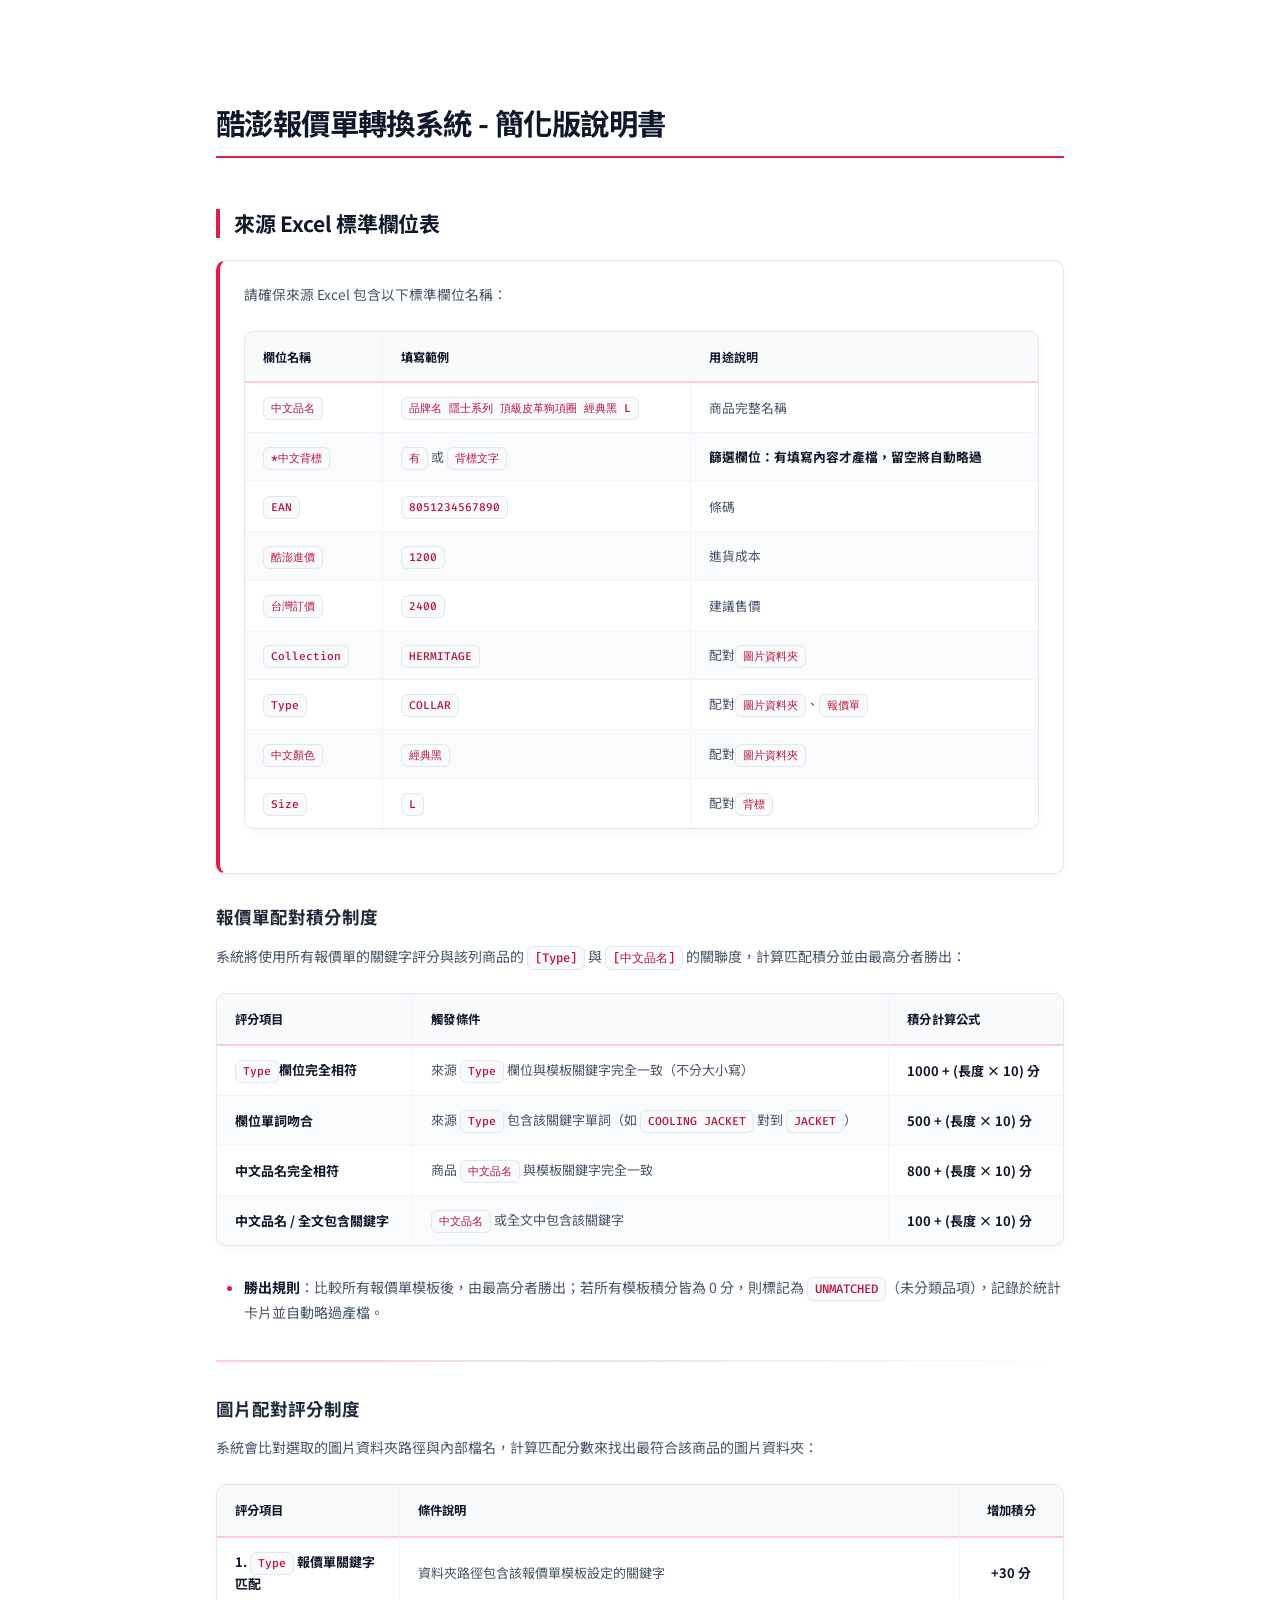
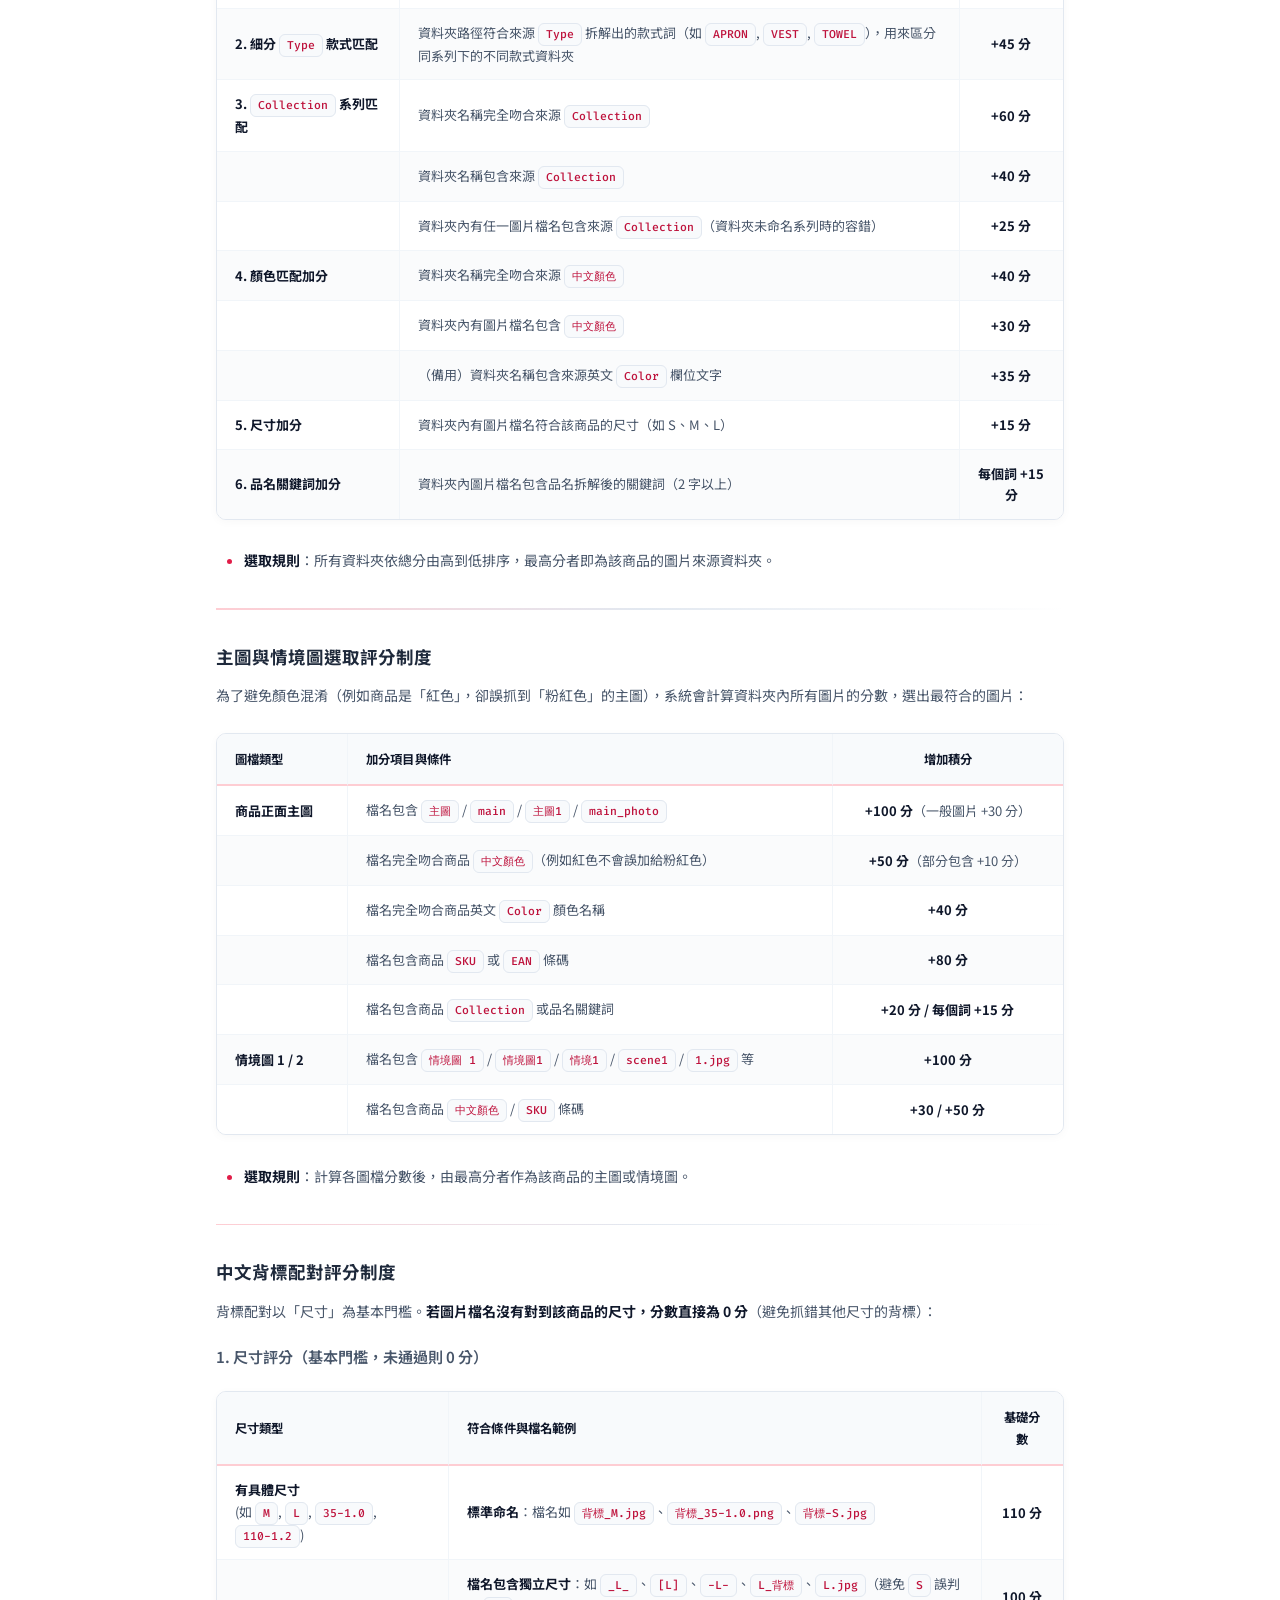
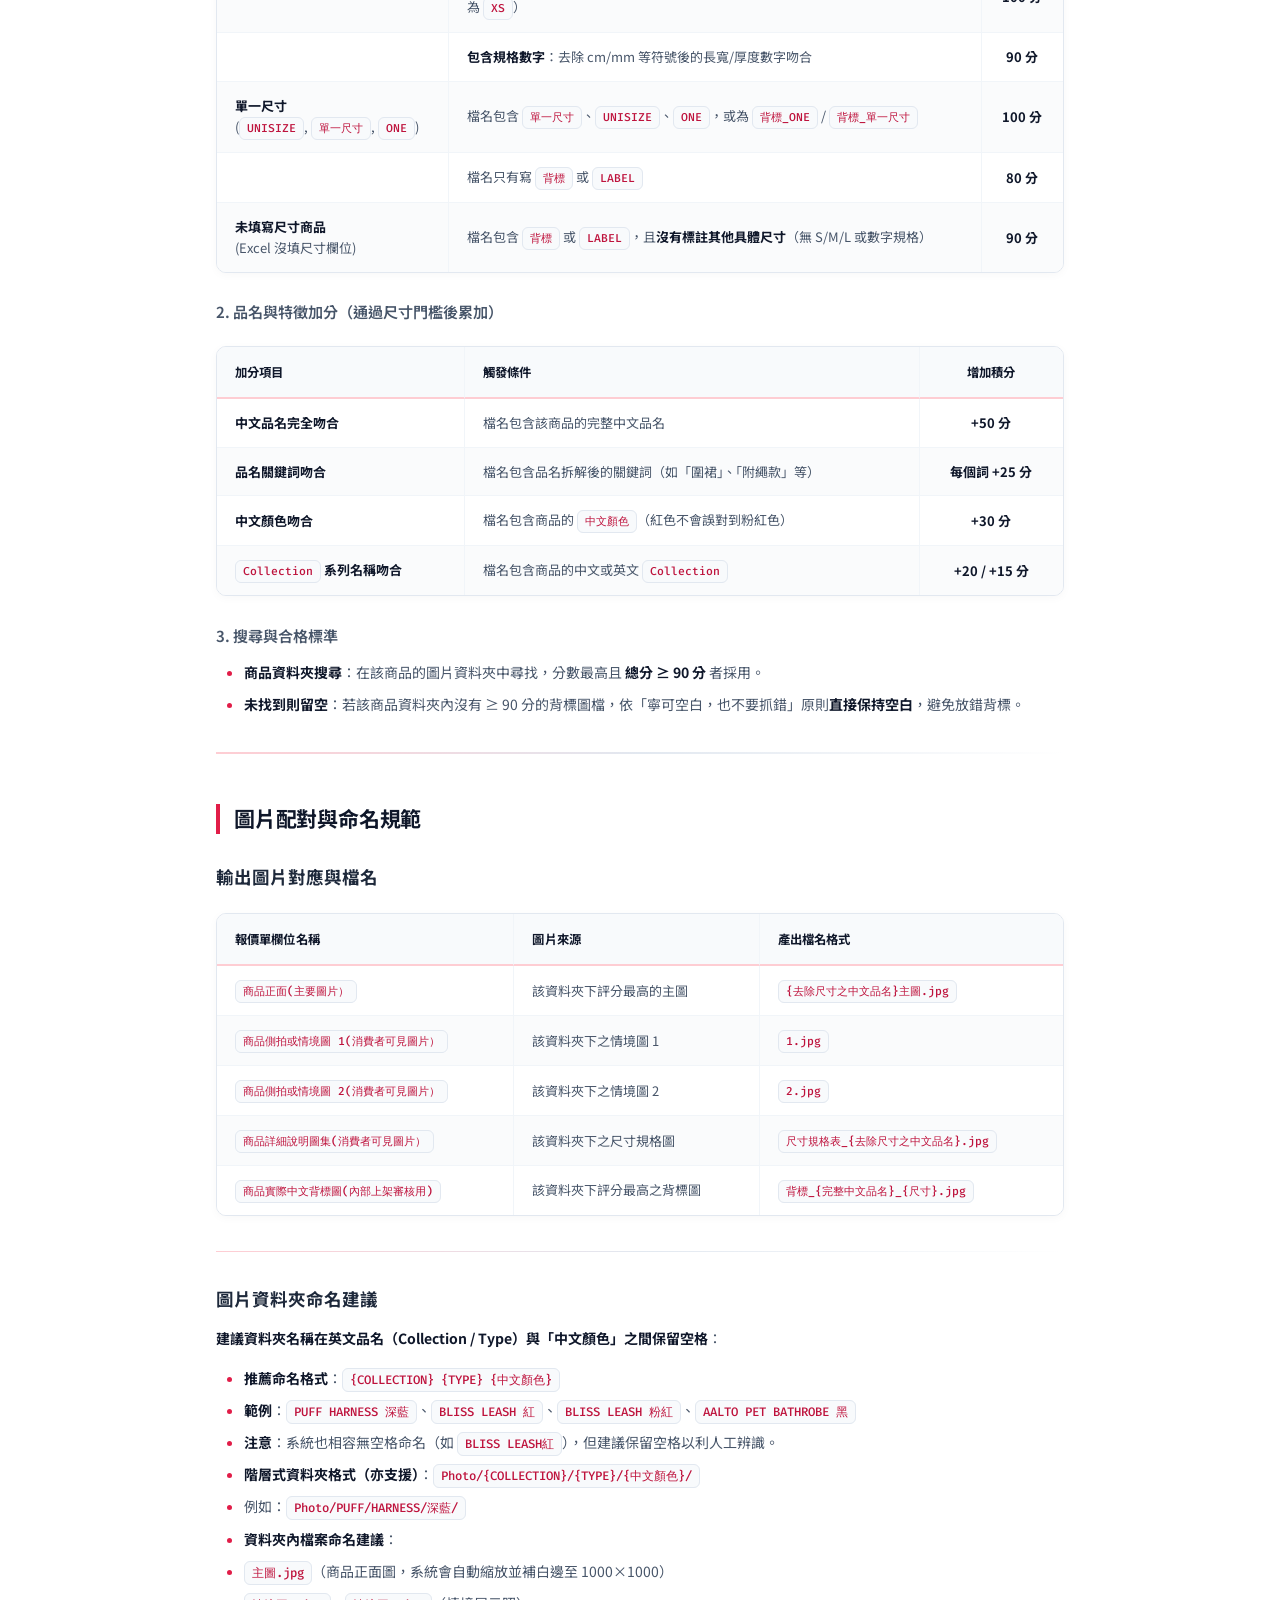
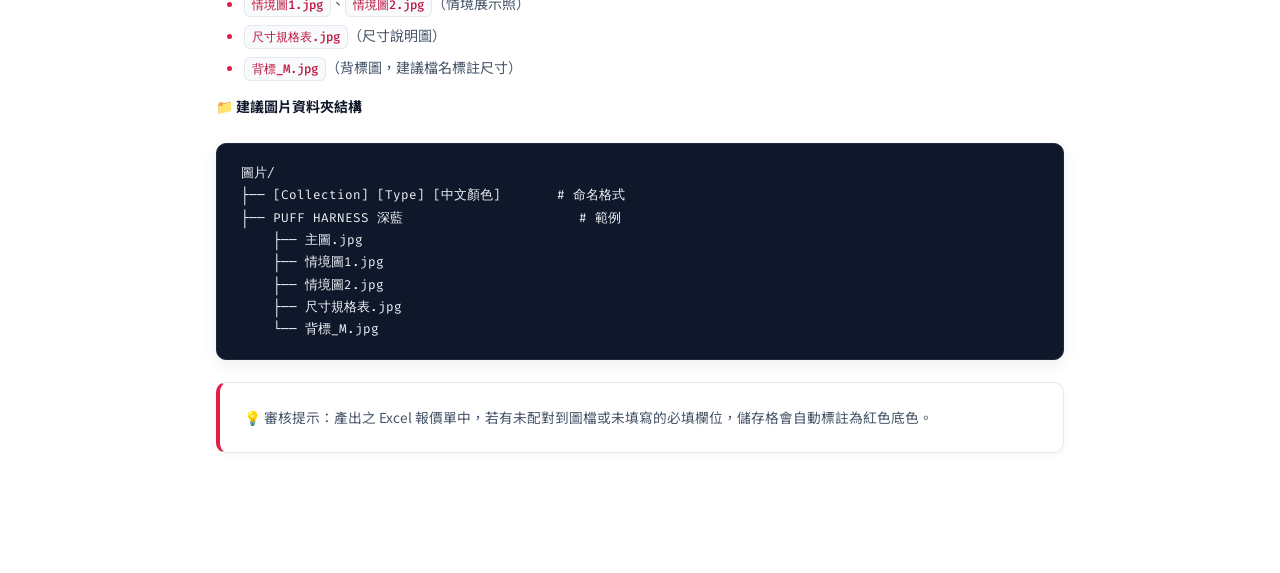
==== 簡化版說明書.html @ c2f2dda3 "feat: modularize core logic and add PDF documentation styling for project v2.14.0" ====
<!DOCTYPE html>
<html lang="zh-TW">
<head>
<meta charset="UTF-8">
<meta name="viewport" content="width=device-width, initial-scale=1.0">
<title>酷澎報價單轉換系統 - 簡化版說明書</title>
<style>
/* ==========================================================================
   Markdown to PDF Theme - Matching Coupang Excel Generator Design System
   Modern Crimson & Rose Red Theme with Clean White Editorial Aesthetics
   ========================================================================== */

@import url('https://fonts.googleapis.com/css2?family=Noto+Sans+TC:wght@400;500;600;700&family=Fira+Code:wght@400;500&display=swap');

:root {
  --primary-color: #e11d48;
  --primary-dark: #be123c;
  --primary-light: #fff5f6;
  --primary-border: #fecdd3;
  --text-primary: #0f172a;
  --text-secondary: #475569;
  --text-muted: #64748b;
  --bg-page: #ffffff;
  --bg-subtle: #f8fafc;
  --bg-dark: #0f172a;
  --border-color: #e2e8f0;
  --border-light: #f1f5f9;
  --radius-sm: 6px;
  --radius-md: 10px;
  --radius-lg: 14px;
  --font-sans: -apple-system, BlinkMacSystemFont, "SF Pro Display", "SF Pro Text", "Segoe UI", "Noto Sans TC", "PingFang TC", "Microsoft JhengHei", sans-serif;
  --font-mono: 'Fira Code', Consolas, Monaco, "Courier New", monospace;
}

/* Page Setup & Generous Margins */
@page {
  margin: 24mm 20mm;
}

html, body {
  background-color: var(--bg-page);
  color: var(--text-primary);
  font-family: var(--font-sans);
  font-size: 14px;
  line-height: 1.8;
  padding: 48px 56px;
  margin: 0 auto;
  max-width: 960px;
  -webkit-font-smoothing: antialiased;
  -moz-osx-font-smoothing: grayscale;
}

/* Headings */
h1, h2, h3, h4, h5, h6 {
  color: var(--text-primary);
  font-weight: 700;
  line-height: 1.4;
  margin-top: 2.2em;
  margin-bottom: 0.8em;
  page-break-after: avoid;
  break-after: avoid;
}

h1 {
  font-size: 2.1em;
  border-bottom: 2.5px solid var(--primary-color);
  padding-bottom: 0.45em;
  margin-top: 0.2em;
  margin-bottom: 1.2em;
  letter-spacing: -0.02em;
}

h2 {
  font-size: 1.5em;
  color: var(--text-primary);
  border-left: 4.5px solid var(--primary-color);
  padding-left: 14px;
  margin-top: 2.4em;
  margin-bottom: 1em;
  letter-spacing: -0.01em;
}

h3 {
  font-size: 1.25em;
  color: #1e293b;
  margin-top: 1.8em;
  margin-bottom: 0.8em;
}

h4 {
  font-size: 1.08em;
  color: var(--text-secondary);
  font-weight: 600;
  margin-top: 1.4em;
  margin-bottom: 0.6em;
}

/* Paragraphs & Text */
p {
  margin: 1em 0;
  color: var(--text-secondary);
  line-height: 1.85;
}

strong, b {
  color: var(--text-primary);
  font-weight: 700;
}

em, i {
  color: var(--text-secondary);
}

/* Blockquote & Callouts - Pure White Background with Clean Border & Generous Padding */
blockquote {
  margin: 1.6em 0 1.8em;
  padding: 16px 24px;
  background-color: #ffffff;
  border: 1px solid var(--border-color);
  border-left: 4px solid var(--primary-color);
  border-radius: var(--radius-md);
  color: var(--text-secondary);
  font-size: 0.98em;
  line-height: 1.75;
  box-shadow: 0 2px 8px rgba(15, 23, 42, 0.03);
  page-break-inside: avoid;
  break-inside: avoid;
}

blockquote p {
  margin: 0.4em 0;
  color: var(--text-secondary);
}

blockquote strong {
  color: var(--text-primary);
}

/* Tables - White Clean Background with Spacious Padding */
table {
  width: 100%;
  border-collapse: separate;
  border-spacing: 0;
  margin: 1.8em 0 2.2em;
  font-size: 0.93em;
  background-color: #ffffff;
  border: 1px solid var(--border-color);
  border-radius: var(--radius-md);
  overflow: hidden;
  box-shadow: 0 2px 10px rgba(15, 23, 42, 0.03);
  page-break-inside: avoid;
  break-inside: avoid;
}

thead {
  background-color: #f8fafc;
}

th {
  color: var(--text-primary);
  font-weight: 700;
  text-align: left;
  padding: 14px 18px;
  border-bottom: 2px solid var(--primary-border);
  font-size: 0.95em;
  letter-spacing: 0.01em;
}

th:not(:last-child), td:not(:last-child) {
  border-right: 1px solid var(--border-light);
}

td {
  padding: 13px 18px;
  border-bottom: 1px solid var(--border-light);
  color: var(--text-secondary);
  line-height: 1.65;
  vertical-align: middle;
  background-color: #ffffff;
}

tbody tr:last-child td {
  border-bottom: none;
}

tbody tr:nth-child(even) td {
  background-color: #fafbfc;
}

tbody tr:hover td {
  background-color: #fff9fa;
}

/* Inline Code & Badges */
code {
  font-family: var(--font-mono);
  font-size: 0.88em;
}

:not(pre) > code {
  background-color: #f8fafc;
  color: var(--primary-dark);
  border: 1px solid var(--border-color);
  padding: 3px 7px;
  border-radius: var(--radius-sm);
  font-weight: 500;
  white-space: nowrap;
}

/* Code Blocks & Tree Diagrams */
pre {
  background-color: var(--bg-dark);
  color: #f1f5f9;
  padding: 18px 24px;
  border-radius: var(--radius-md);
  margin: 1.6em 0;
  overflow-x: auto;
  line-height: 1.6;
  border: 1px solid #1e293b;
  box-shadow: 0 4px 16px rgba(15, 23, 42, 0.08);
  page-break-inside: avoid;
  break-inside: avoid;
}

pre code {
  background: transparent !important;
  color: inherit !important;
  padding: 0 !important;
  border: none !important;
  font-size: 0.9em;
  white-space: pre;
}

/* Lists */
ul, ol {
  margin: 1em 0;
  padding-left: 28px;
  color: var(--text-secondary);
}

li {
  margin: 0.5em 0;
  line-height: 1.8;
}

li::marker {
  color: var(--primary-color);
}

/* Horizontal Rule */
hr {
  border: 0;
  height: 1.5px;
  background: linear-gradient(to right, var(--primary-border), var(--border-color), transparent);
  margin: 2.5em 0;
}

/* Links */
a {
  color: var(--primary-color);
  text-decoration: none;
  font-weight: 500;
  border-bottom: 1px dashed var(--primary-border);
}

a:hover {
  color: var(--primary-dark);
  border-bottom-style: solid;
}

/* Images */
img {
  max-width: 100%;
  height: auto;
  border-radius: var(--radius-md);
  margin: 1.2em 0;
}

/* Print & PDF Export Optimization */
@media print {
  html, body {
    padding: 0;
    max-width: 100%;
    font-size: 12.5px;
    background-color: #ffffff !important;
  }

  h1 {
    font-size: 1.85em;
    margin-top: 0;
  }

  h2 {
    font-size: 1.35em;
  }

  h3 {
    font-size: 1.15em;
  }

  blockquote {
    background-color: #ffffff !important;
    border: 1px solid #cbd5e1 !important;
    border-left: 4px solid #e11d48 !important;
    padding: 14px 20px !important;
  }

  table, pre, blockquote {
    page-break-inside: avoid;
    break-inside: avoid;
  }

  h1, h2, h3, h4 {
    page-break-after: avoid;
    break-after: avoid;
  }

  tr {
    page-break-inside: avoid;
    break-inside: avoid;
  }

  pre {
    background-color: #0f172a !important;
    -webkit-print-color-adjust: exact;
    print-color-adjust: exact;
  }

  thead {
    background-color: #f8fafc !important;
    -webkit-print-color-adjust: exact;
    print-color-adjust: exact;
  }

  :not(pre) > code {
    -webkit-print-color-adjust: exact;
    print-color-adjust: exact;
  }
}
</style>
</head>
<body>
<h1>酷澎報價單轉換系統 - 簡化版說明書</h1>
<h2>來源 Excel 標準欄位表</h2>
<blockquote>
<p>請確保來源 Excel 包含以下標準欄位名稱：</p>
<table>
<thead>
<tr>
<th style="text-align: left;">欄位名稱</th>
<th style="text-align: left;">填寫範例</th>
<th style="text-align: left;">用途說明</th>
</tr>
</thead>
<tbody>
<tr>
<td style="text-align: left;"><strong><code>中文品名</code></strong></td>
<td style="text-align: left;"><code>品牌名 隱士系列 頂級皮革狗項圈 經典黑 L</code></td>
<td style="text-align: left;">商品完整名稱</td>
</tr>
<tr>
<td style="text-align: left;"><strong><code>*中文背標</code></strong></td>
<td style="text-align: left;"><code>有</code> 或 <code>背標文字</code></td>
<td style="text-align: left;"><strong>篩選欄位：有填寫內容才產檔，留空將自動略過</strong></td>
</tr>
<tr>
<td style="text-align: left;"><strong><code>EAN</code></strong></td>
<td style="text-align: left;"><code>8051234567890</code></td>
<td style="text-align: left;">條碼</td>
</tr>
<tr>
<td style="text-align: left;"><strong><code>酷澎進價</code></strong></td>
<td style="text-align: left;"><code>1200</code></td>
<td style="text-align: left;">進貨成本</td>
</tr>
<tr>
<td style="text-align: left;"><strong><code>台灣訂價</code></strong></td>
<td style="text-align: left;"><code>2400</code></td>
<td style="text-align: left;">建議售價</td>
</tr>
<tr>
<td style="text-align: left;"><strong><code>Collection</code></strong></td>
<td style="text-align: left;"><code>HERMITAGE</code></td>
<td style="text-align: left;">配對<code>圖片資料夾</code></td>
</tr>
<tr>
<td style="text-align: left;"><strong><code>Type</code></strong></td>
<td style="text-align: left;"><code>COLLAR</code></td>
<td style="text-align: left;">配對<code>圖片資料夾</code>、<code>報價單</code></td>
</tr>
<tr>
<td style="text-align: left;"><strong><code>中文顏色</code></strong></td>
<td style="text-align: left;"><code>經典黑</code></td>
<td style="text-align: left;">配對<code>圖片資料夾</code></td>
</tr>
<tr>
<td style="text-align: left;"><strong><code>Size</code></strong></td>
<td style="text-align: left;"><code>L</code></td>
<td style="text-align: left;">配對<code>背標</code></td>
</tr>
</tbody>
</table>
</blockquote>
<h3>報價單配對積分制度</h3>
<p>系統將使用所有報價單的關鍵字評分與該列商品的 <code>[Type]</code> 與 <code>[中文品名]</code> 的關聯度，計算匹配積分並由最高分者勝出：</p>
<table>
<thead>
<tr>
<th style="text-align: left;">評分項目</th>
<th style="text-align: left;">觸發條件</th>
<th style="text-align: left;">積分計算公式</th>
</tr>
</thead>
<tbody>
<tr>
<td style="text-align: left;"><strong><code>Type</code>欄位完全相符</strong></td>
<td style="text-align: left;">來源 <code>Type</code> 欄位與模板關鍵字完全一致（不分大小寫）</td>
<td style="text-align: left;"><strong>1000 + (長度 × 10) 分</strong></td>
</tr>
<tr>
<td style="text-align: left;"><strong>欄位單詞吻合</strong></td>
<td style="text-align: left;">來源 <code>Type</code> 包含該關鍵字單詞（如 <code>COOLING JACKET</code> 對到 <code>JACKET</code>）</td>
<td style="text-align: left;"><strong>500 + (長度 × 10) 分</strong></td>
</tr>
<tr>
<td style="text-align: left;"><strong>中文品名完全相符</strong></td>
<td style="text-align: left;">商品 <code>中文品名</code> 與模板關鍵字完全一致</td>
<td style="text-align: left;"><strong>800 + (長度 × 10) 分</strong></td>
</tr>
<tr>
<td style="text-align: left;"><strong>中文品名 / 全文包含關鍵字</strong></td>
<td style="text-align: left;"><code>中文品名</code> 或全文中包含該關鍵字</td>
<td style="text-align: left;"><strong>100 + (長度 × 10) 分</strong></td>
</tr>
</tbody>
</table>
<ul>
<li><strong>勝出規則</strong>：比較所有報價單模板後，由最高分者勝出；若所有模板積分皆為 0 分，則標記為 <code>UNMATCHED</code>（未分類品項），記錄於統計卡片並自動略過產檔。</li>
</ul>
<hr />
<h3>圖片配對評分制度</h3>
<p>系統會比對選取的圖片資料夾路徑與內部檔名，計算匹配分數來找出最符合該商品的圖片資料夾：</p>
<table>
<thead>
<tr>
<th style="text-align: left;">評分項目</th>
<th style="text-align: left;">條件說明</th>
<th style="text-align: center;">增加積分</th>
</tr>
</thead>
<tbody>
<tr>
<td style="text-align: left;"><strong>1. <code>Type</code> 報價單關鍵字匹配</strong></td>
<td style="text-align: left;">資料夾路徑包含該報價單模板設定的關鍵字</td>
<td style="text-align: center;"><strong>+30 分</strong></td>
</tr>
<tr>
<td style="text-align: left;"><strong>2. 細分 <code>Type</code> 款式匹配</strong></td>
<td style="text-align: left;">資料夾路徑符合來源 <code>Type</code> 拆解出的款式詞（如 <code>APRON</code>, <code>VEST</code>, <code>TOWEL</code>），用來區分同系列下的不同款式資料夾</td>
<td style="text-align: center;"><strong>+45 分</strong></td>
</tr>
<tr>
<td style="text-align: left;"><strong>3. <code>Collection</code> 系列匹配</strong></td>
<td style="text-align: left;">資料夾名稱完全吻合來源 <code>Collection</code></td>
<td style="text-align: center;"><strong>+60 分</strong></td>
</tr>
<tr>
<td style="text-align: left;"></td>
<td style="text-align: left;">資料夾名稱包含來源 <code>Collection</code></td>
<td style="text-align: center;"><strong>+40 分</strong></td>
</tr>
<tr>
<td style="text-align: left;"></td>
<td style="text-align: left;">資料夾內有任一圖片檔名包含來源 <code>Collection</code>（資料夾未命名系列時的容錯）</td>
<td style="text-align: center;"><strong>+25 分</strong></td>
</tr>
<tr>
<td style="text-align: left;"><strong>4. 顏色匹配加分</strong></td>
<td style="text-align: left;">資料夾名稱完全吻合來源 <code>中文顏色</code></td>
<td style="text-align: center;"><strong>+40 分</strong></td>
</tr>
<tr>
<td style="text-align: left;"></td>
<td style="text-align: left;">資料夾內有圖片檔名包含 <code>中文顏色</code></td>
<td style="text-align: center;"><strong>+30 分</strong></td>
</tr>
<tr>
<td style="text-align: left;"></td>
<td style="text-align: left;">（備用）資料夾名稱包含來源英文 <code>Color</code> 欄位文字</td>
<td style="text-align: center;"><strong>+35 分</strong></td>
</tr>
<tr>
<td style="text-align: left;"><strong>5. 尺寸加分</strong></td>
<td style="text-align: left;">資料夾內有圖片檔名符合該商品的尺寸（如 S、M、L）</td>
<td style="text-align: center;"><strong>+15 分</strong></td>
</tr>
<tr>
<td style="text-align: left;"><strong>6. 品名關鍵詞加分</strong></td>
<td style="text-align: left;">資料夾內圖片檔名包含品名拆解後的關鍵詞（2 字以上）</td>
<td style="text-align: center;"><strong>每個詞 +15 分</strong></td>
</tr>
</tbody>
</table>
<ul>
<li><strong>選取規則</strong>：所有資料夾依總分由高到低排序，最高分者即為該商品的圖片來源資料夾。</li>
</ul>
<hr />
<h3>主圖與情境圖選取評分制度</h3>
<p>為了避免顏色混淆（例如商品是「紅色」，卻誤抓到「粉紅色」的主圖），系統會計算資料夾內所有圖片的分數，選出最符合的圖片：</p>
<table>
<thead>
<tr>
<th style="text-align: left;">圖檔類型</th>
<th style="text-align: left;">加分項目與條件</th>
<th style="text-align: center;">增加積分</th>
</tr>
</thead>
<tbody>
<tr>
<td style="text-align: left;"><strong>商品正面主圖</strong></td>
<td style="text-align: left;">檔名包含 <code>主圖</code> / <code>main</code> / <code>主圖1</code> / <code>main_photo</code></td>
<td style="text-align: center;"><strong>+100 分</strong>（一般圖片 +30 分）</td>
</tr>
<tr>
<td style="text-align: left;"></td>
<td style="text-align: left;">檔名完全吻合商品 <code>中文顏色</code>（例如紅色不會誤加給粉紅色）</td>
<td style="text-align: center;"><strong>+50 分</strong>（部分包含 +10 分）</td>
</tr>
<tr>
<td style="text-align: left;"></td>
<td style="text-align: left;">檔名完全吻合商品英文 <code>Color</code> 顏色名稱</td>
<td style="text-align: center;"><strong>+40 分</strong></td>
</tr>
<tr>
<td style="text-align: left;"></td>
<td style="text-align: left;">檔名包含商品 <code>SKU</code> 或 <code>EAN</code> 條碼</td>
<td style="text-align: center;"><strong>+80 分</strong></td>
</tr>
<tr>
<td style="text-align: left;"></td>
<td style="text-align: left;">檔名包含商品 <code>Collection</code> 或品名關鍵詞</td>
<td style="text-align: center;"><strong>+20 分 / 每個詞 +15 分</strong></td>
</tr>
<tr>
<td style="text-align: left;"><strong>情境圖 1 / 2</strong></td>
<td style="text-align: left;">檔名包含 <code>情境圖 1</code> / <code>情境圖1</code> / <code>情境1</code> / <code>scene1</code> / <code>1.jpg</code> 等</td>
<td style="text-align: center;"><strong>+100 分</strong></td>
</tr>
<tr>
<td style="text-align: left;"></td>
<td style="text-align: left;">檔名包含商品 <code>中文顏色</code> / <code>SKU</code> 條碼</td>
<td style="text-align: center;"><strong>+30 / +50 分</strong></td>
</tr>
</tbody>
</table>
<ul>
<li><strong>選取規則</strong>：計算各圖檔分數後，由最高分者作為該商品的主圖或情境圖。</li>
</ul>
<hr />
<h3>中文背標配對評分制度</h3>
<p>背標配對以「尺寸」為基本門檻。<strong>若圖片檔名沒有對到該商品的尺寸，分數直接為 0 分</strong>（避免抓錯其他尺寸的背標）：</p>
<h4>1. 尺寸評分（基本門檻，未通過則 0 分）</h4>
<table>
<thead>
<tr>
<th style="text-align: left;">尺寸類型</th>
<th style="text-align: left;">符合條件與檔名範例</th>
<th style="text-align: center;">基礎分數</th>
</tr>
</thead>
<tbody>
<tr>
<td style="text-align: left;"><strong>有具體尺寸</strong><br>(如 <code>M</code>, <code>L</code>, <code>35-1.0</code>, <code>110-1.2</code>)</td>
<td style="text-align: left;"><strong>標準命名</strong>：檔名如 <code>背標_M.jpg</code>、<code>背標_35-1.0.png</code>、<code>背標-S.jpg</code></td>
<td style="text-align: center;"><strong>110 分</strong></td>
</tr>
<tr>
<td style="text-align: left;"></td>
<td style="text-align: left;"><strong>檔名包含獨立尺寸</strong>：如 <code>_L_</code>、<code>[L]</code>、<code>-L-</code>、<code>L_背標</code>、<code>L.jpg</code>（避免 <code>S</code> 誤判為 <code>XS</code>）</td>
<td style="text-align: center;"><strong>100 分</strong></td>
</tr>
<tr>
<td style="text-align: left;"></td>
<td style="text-align: left;"><strong>包含規格數字</strong>：去除 cm/mm 等符號後的長寬/厚度數字吻合</td>
<td style="text-align: center;"><strong>90 分</strong></td>
</tr>
<tr>
<td style="text-align: left;"><strong>單一尺寸</strong><br>(<code>UNISIZE</code>, <code>單一尺寸</code>, <code>ONE</code>)</td>
<td style="text-align: left;">檔名包含 <code>單一尺寸</code>、<code>UNISIZE</code>、<code>ONE</code>，或為 <code>背標_ONE</code> / <code>背標_單一尺寸</code></td>
<td style="text-align: center;"><strong>100 分</strong></td>
</tr>
<tr>
<td style="text-align: left;"></td>
<td style="text-align: left;">檔名只有寫 <code>背標</code> 或 <code>LABEL</code></td>
<td style="text-align: center;"><strong>80 分</strong></td>
</tr>
<tr>
<td style="text-align: left;"><strong>未填寫尺寸商品</strong><br>(Excel 沒填尺寸欄位)</td>
<td style="text-align: left;">檔名包含 <code>背標</code> 或 <code>LABEL</code>，且<strong>沒有標註其他具體尺寸</strong>（無 S/M/L 或數字規格）</td>
<td style="text-align: center;"><strong>90 分</strong></td>
</tr>
</tbody>
</table>
<h4>2. 品名與特徵加分（通過尺寸門檻後累加）</h4>
<table>
<thead>
<tr>
<th style="text-align: left;">加分項目</th>
<th style="text-align: left;">觸發條件</th>
<th style="text-align: center;">增加積分</th>
</tr>
</thead>
<tbody>
<tr>
<td style="text-align: left;"><strong>中文品名完全吻合</strong></td>
<td style="text-align: left;">檔名包含該商品的完整中文品名</td>
<td style="text-align: center;"><strong>+50 分</strong></td>
</tr>
<tr>
<td style="text-align: left;"><strong>品名關鍵詞吻合</strong></td>
<td style="text-align: left;">檔名包含品名拆解後的關鍵詞（如「圍裙」、「附繩款」等）</td>
<td style="text-align: center;"><strong>每個詞 +25 分</strong></td>
</tr>
<tr>
<td style="text-align: left;"><strong>中文顏色吻合</strong></td>
<td style="text-align: left;">檔名包含商品的 <code>中文顏色</code>（紅色不會誤對到粉紅色）</td>
<td style="text-align: center;"><strong>+30 分</strong></td>
</tr>
<tr>
<td style="text-align: left;"><strong><code>Collection</code> 系列名稱吻合</strong></td>
<td style="text-align: left;">檔名包含商品的中文或英文 <code>Collection</code></td>
<td style="text-align: center;"><strong>+20 / +15 分</strong></td>
</tr>
</tbody>
</table>
<h4>3. 搜尋與合格標準</h4>
<ul>
<li><strong>商品資料夾搜尋</strong>：在該商品的圖片資料夾中尋找，分數最高且 <strong>總分 ≥ 90 分</strong> 者採用。</li>
<li><strong>未找到則留空</strong>：若該商品資料夾內沒有 ≥ 90 分的背標圖檔，依「寧可空白，也不要抓錯」原則<strong>直接保持空白</strong>，避免放錯背標。</li>
</ul>
<hr />
<h2>圖片配對與命名規範</h2>
<h3>輸出圖片對應與檔名</h3>
<table>
<thead>
<tr>
<th style="text-align: left;">報價單欄位名稱</th>
<th style="text-align: left;">圖片來源</th>
<th style="text-align: left;">產出檔名格式</th>
</tr>
</thead>
<tbody>
<tr>
<td style="text-align: left;"><strong><code>商品正面(主要圖片）</code></strong></td>
<td style="text-align: left;">該資料夾下評分最高的主圖</td>
<td style="text-align: left;"><code>{去除尺寸之中文品名}主圖.jpg</code></td>
</tr>
<tr>
<td style="text-align: left;"><strong><code>商品側拍或情境圖 1(消費者可見圖片）</code></strong></td>
<td style="text-align: left;">該資料夾下之情境圖 1</td>
<td style="text-align: left;"><code>1.jpg</code></td>
</tr>
<tr>
<td style="text-align: left;"><strong><code>商品側拍或情境圖 2(消費者可見圖片）</code></strong></td>
<td style="text-align: left;">該資料夾下之情境圖 2</td>
<td style="text-align: left;"><code>2.jpg</code></td>
</tr>
<tr>
<td style="text-align: left;"><strong><code>商品詳細說明圖集(消費者可見圖片）</code></strong></td>
<td style="text-align: left;">該資料夾下之尺寸規格圖</td>
<td style="text-align: left;"><code>尺寸規格表_{去除尺寸之中文品名}.jpg</code></td>
</tr>
<tr>
<td style="text-align: left;"><strong><code>商品實際中文背標圖(內部上架審核用)</code></strong></td>
<td style="text-align: left;">該資料夾下評分最高之背標圖</td>
<td style="text-align: left;"><code>背標_{完整中文品名}_{尺寸}.jpg</code></td>
</tr>
</tbody>
</table>
<hr />
<h3>圖片資料夾命名建議</h3>
<p><strong>建議資料夾名稱在英文品名（Collection / Type）與「中文顏色」之間保留空格</strong>：</p>
<ul>
<li><strong>推薦命名格式</strong>：<code>{COLLECTION} {TYPE} {中文顏色}</code></li>
<li><strong>範例</strong>：<code>PUFF HARNESS 深藍</code>、<code>BLISS LEASH 紅</code>、<code>BLISS LEASH 粉紅</code>、<code>AALTO PET BATHROBE 黑</code></li>
<li><strong>注意</strong>：系統也相容無空格命名（如 <code>BLISS LEASH紅</code>），但建議保留空格以利人工辨識。</li>
<li><strong>階層式資料夾格式（亦支援）</strong>：<code>Photo/{COLLECTION}/{TYPE}/{中文顏色}/</code></li>
<li>例如：<code>Photo/PUFF/HARNESS/深藍/</code></li>
<li><strong>資料夾內檔案命名建議</strong>：</li>
<li><code>主圖.jpg</code>（商品正面圖，系統會自動縮放並補白邊至 1000×1000）</li>
<li><code>情境圖1.jpg</code>、<code>情境圖2.jpg</code>（情境展示照）</li>
<li><code>尺寸規格表.jpg</code>（尺寸說明圖）</li>
<li><code>背標_M.jpg</code>（背標圖，建議檔名標註尺寸）</li>
</ul>
<p><strong>📁 建議圖片資料夾結構</strong></p>
<pre><code class="language-text">圖片/
├── [Collection] [Type] [中文顏色]       # 命名格式
├── PUFF HARNESS 深藍                      # 範例
    ├── 主圖.jpg
    ├── 情境圖1.jpg
    ├── 情境圖2.jpg
    ├── 尺寸規格表.jpg
    └── 背標_M.jpg
</code></pre>
<blockquote>
<p>💡 審核提示：產出之 Excel 報價單中，若有未配對到圖檔或未填寫的必填欄位，儲存格會自動標註為紅色底色。</p>
</blockquote>
</body>
</html>
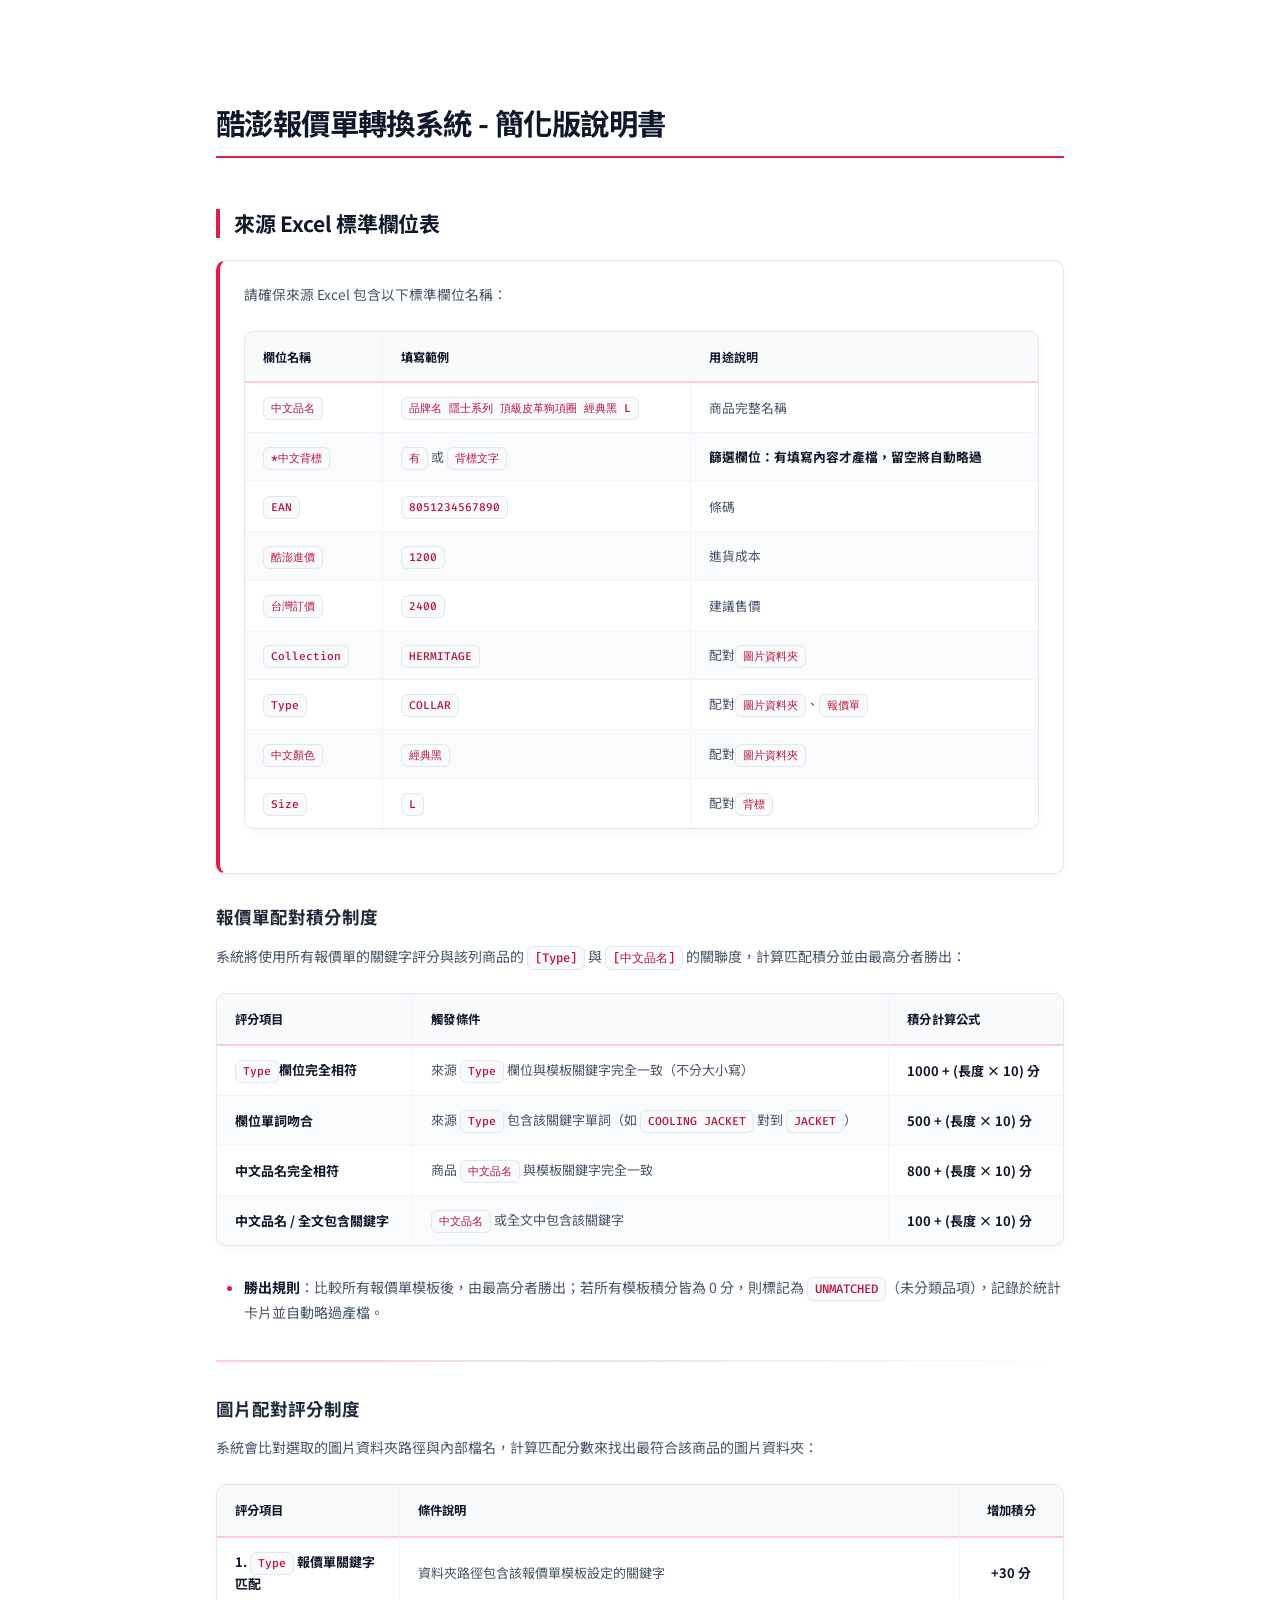
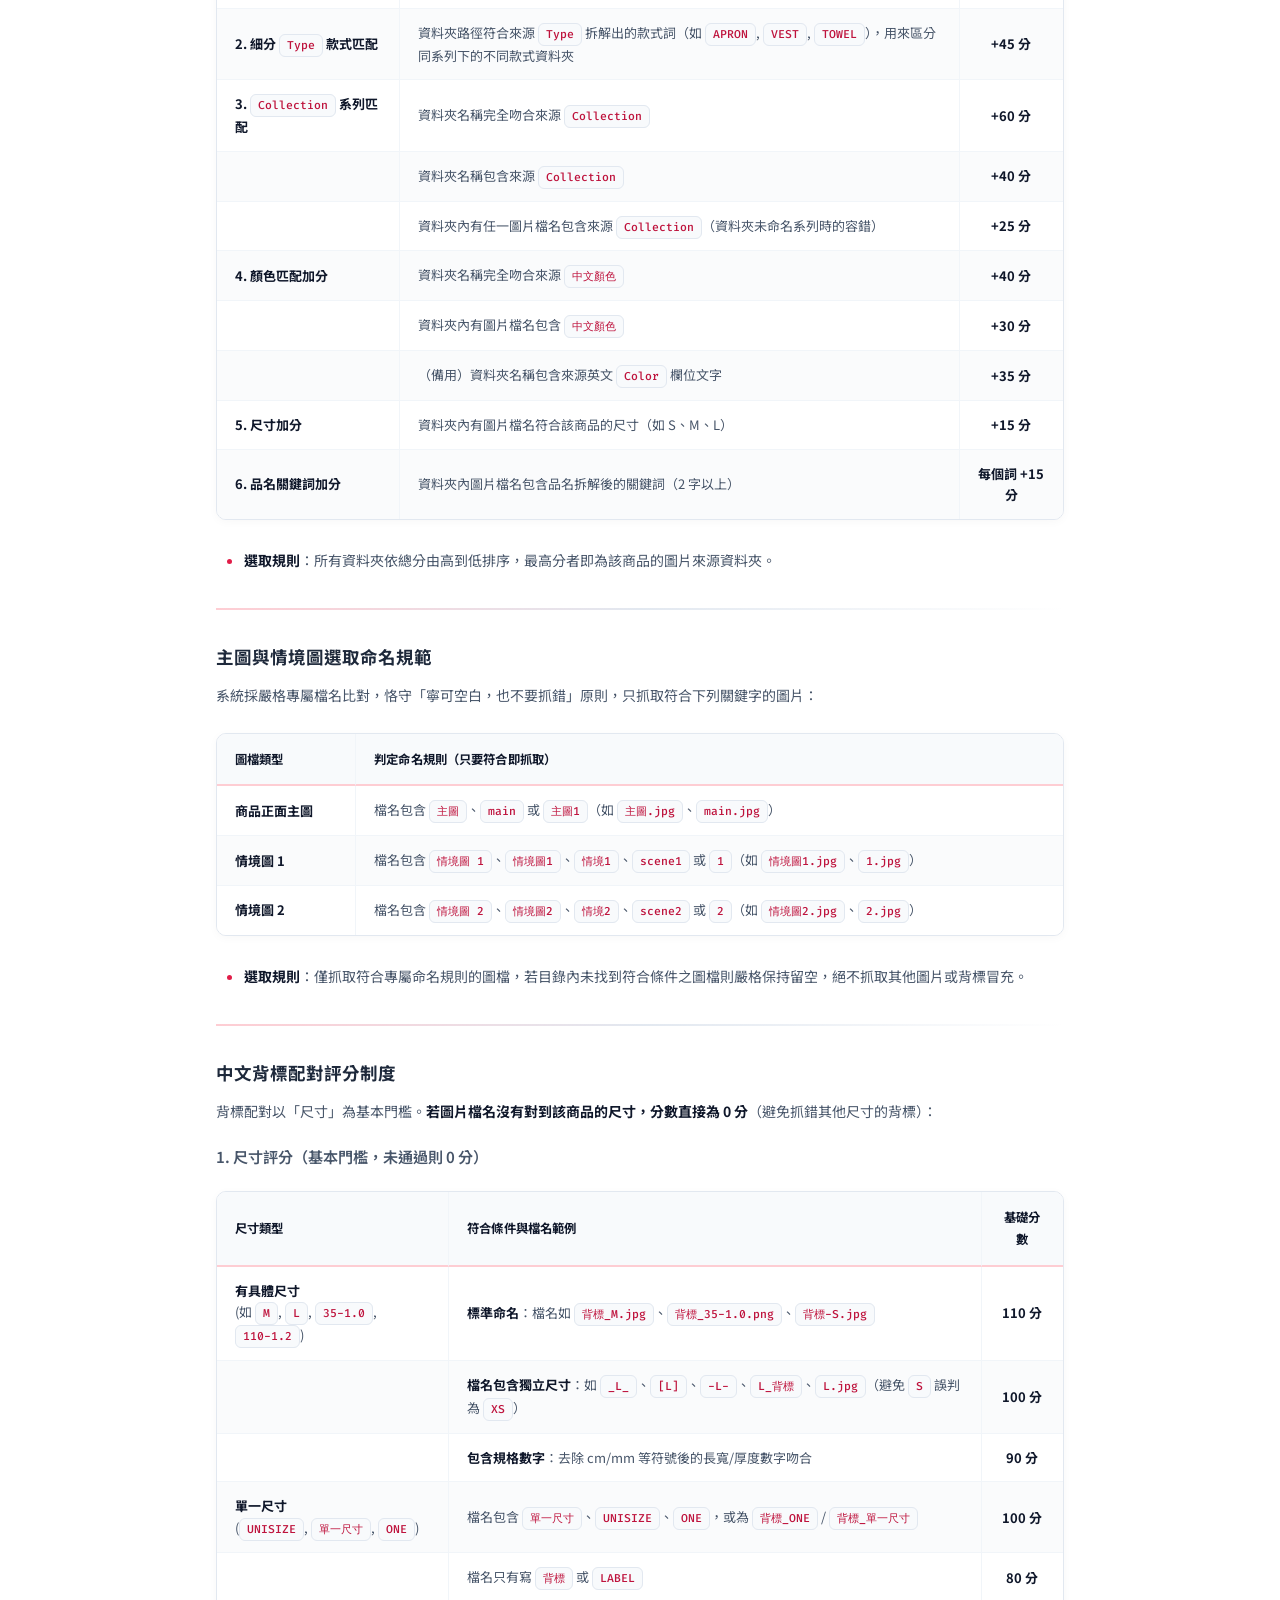
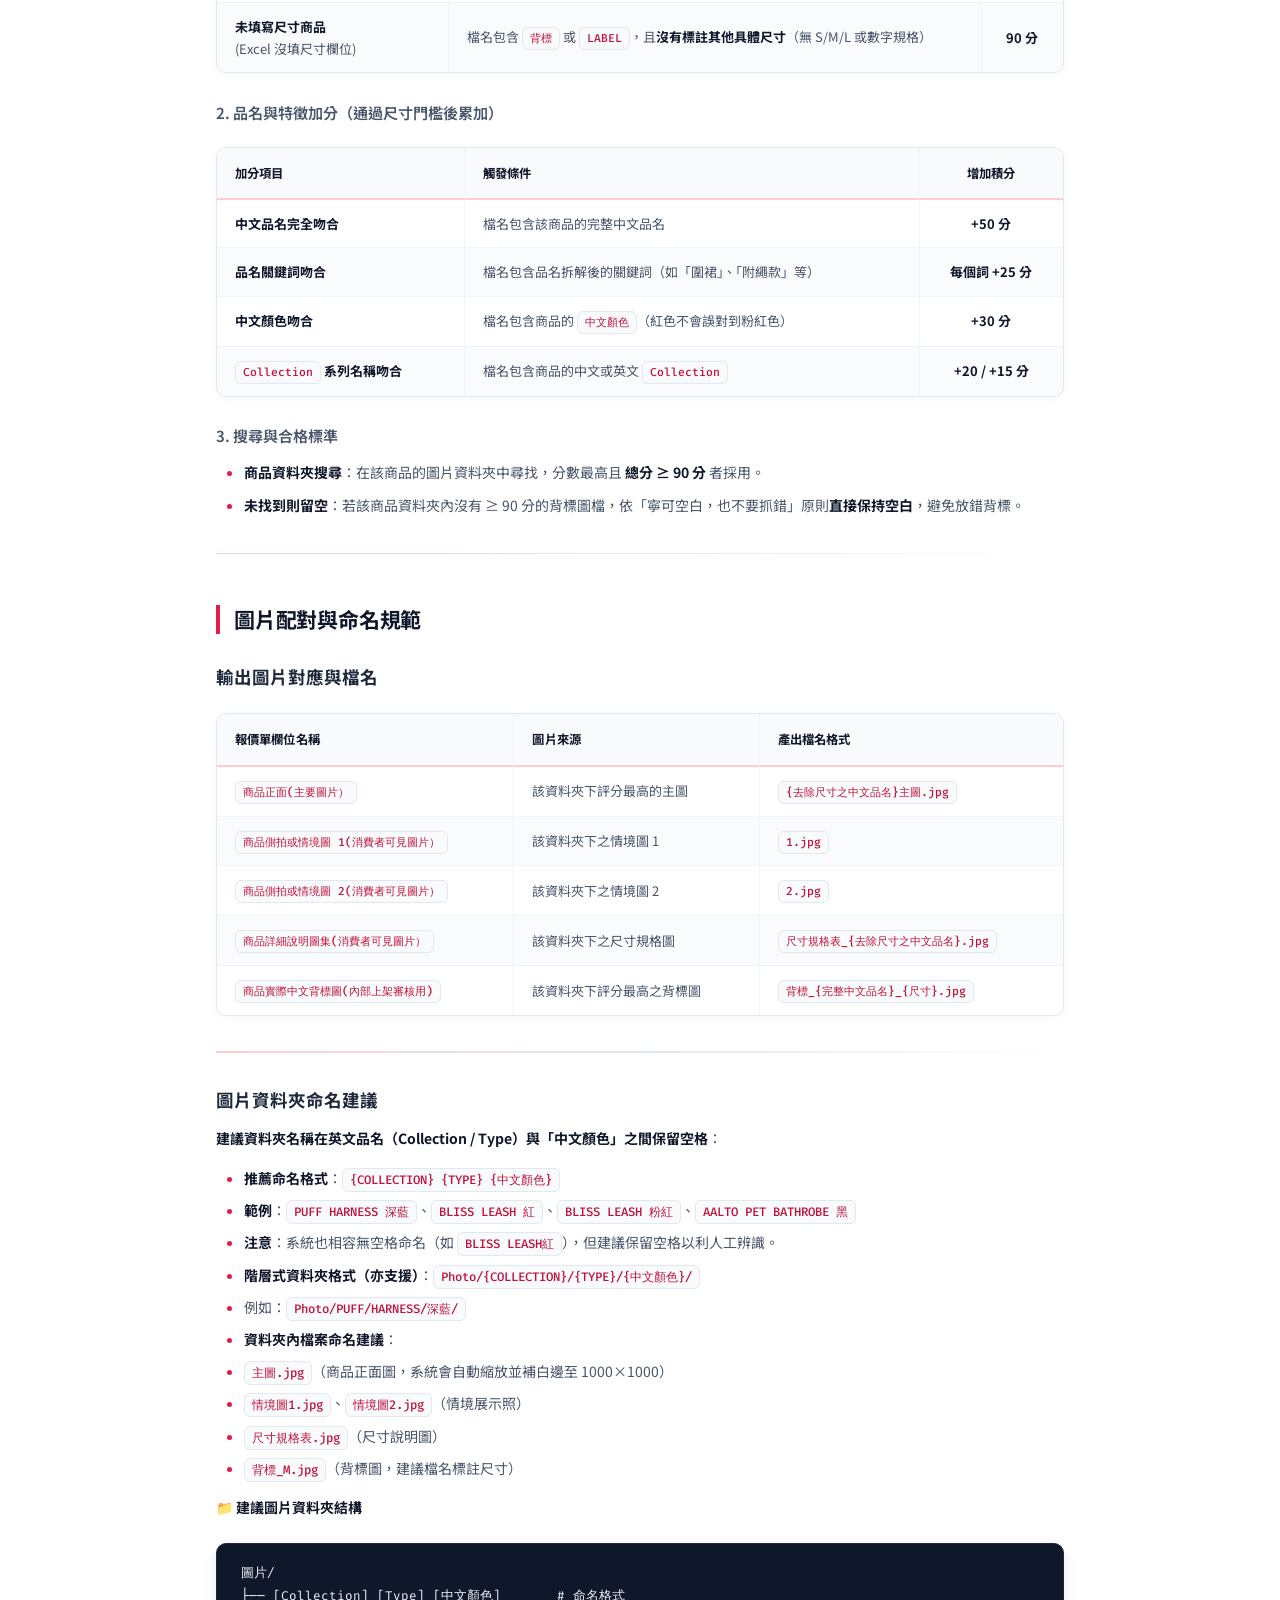
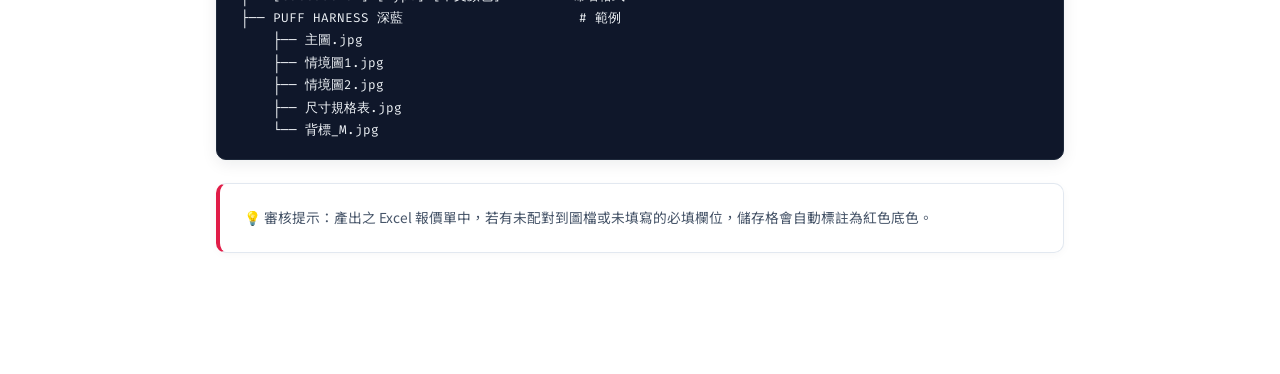
==== commit d4e28f3c: "feat: add CoupangProcessor module for automated product categorization and implement file filtering " ====
--- a/簡化版說明書.html
+++ b/簡化版說明書.html
@@ -505,56 +505,32 @@
 <li><strong>選取規則</strong>：所有資料夾依總分由高到低排序，最高分者即為該商品的圖片來源資料夾。</li>
 </ul>
 <hr />
-<h3>主圖與情境圖選取評分制度</h3>
-<p>為了避免顏色混淆（例如商品是「紅色」，卻誤抓到「粉紅色」的主圖），系統會計算資料夾內所有圖片的分數，選出最符合的圖片：</p>
+<h3>主圖與情境圖選取命名規範</h3>
+<p>系統採嚴格專屬檔名比對，恪守「寧可空白，也不要抓錯」原則，只抓取符合下列關鍵字的圖片：</p>
 <table>
 <thead>
 <tr>
 <th style="text-align: left;">圖檔類型</th>
-<th style="text-align: left;">加分項目與條件</th>
-<th style="text-align: center;">增加積分</th>
+<th style="text-align: left;">判定命名規則（只要符合即抓取）</th>
 </tr>
 </thead>
 <tbody>
 <tr>
 <td style="text-align: left;"><strong>商品正面主圖</strong></td>
-<td style="text-align: left;">檔名包含 <code>主圖</code> / <code>main</code> / <code>主圖1</code> / <code>main_photo</code></td>
-<td style="text-align: center;"><strong>+100 分</strong>（一般圖片 +30 分）</td>
-</tr>
-<tr>
-<td style="text-align: left;"></td>
-<td style="text-align: left;">檔名完全吻合商品 <code>中文顏色</code>（例如紅色不會誤加給粉紅色）</td>
-<td style="text-align: center;"><strong>+50 分</strong>（部分包含 +10 分）</td>
-</tr>
-<tr>
-<td style="text-align: left;"></td>
-<td style="text-align: left;">檔名完全吻合商品英文 <code>Color</code> 顏色名稱</td>
-<td style="text-align: center;"><strong>+40 分</strong></td>
-</tr>
-<tr>
-<td style="text-align: left;"></td>
-<td style="text-align: left;">檔名包含商品 <code>SKU</code> 或 <code>EAN</code> 條碼</td>
-<td style="text-align: center;"><strong>+80 分</strong></td>
-</tr>
-<tr>
-<td style="text-align: left;"></td>
-<td style="text-align: left;">檔名包含商品 <code>Collection</code> 或品名關鍵詞</td>
-<td style="text-align: center;"><strong>+20 分 / 每個詞 +15 分</strong></td>
-</tr>
-<tr>
-<td style="text-align: left;"><strong>情境圖 1 / 2</strong></td>
-<td style="text-align: left;">檔名包含 <code>情境圖 1</code> / <code>情境圖1</code> / <code>情境1</code> / <code>scene1</code> / <code>1.jpg</code> 等</td>
-<td style="text-align: center;"><strong>+100 分</strong></td>
-</tr>
-<tr>
-<td style="text-align: left;"></td>
-<td style="text-align: left;">檔名包含商品 <code>中文顏色</code> / <code>SKU</code> 條碼</td>
-<td style="text-align: center;"><strong>+30 / +50 分</strong></td>
+<td style="text-align: left;">檔名包含 <code>主圖</code>、<code>main</code> 或 <code>主圖1</code>（如 <code>主圖.jpg</code>、<code>main.jpg</code>）</td>
+</tr>
+<tr>
+<td style="text-align: left;"><strong>情境圖 1</strong></td>
+<td style="text-align: left;">檔名包含 <code>情境圖 1</code>、<code>情境圖1</code>、<code>情境1</code>、<code>scene1</code> 或 <code>1</code>（如 <code>情境圖1.jpg</code>、<code>1.jpg</code>）</td>
+</tr>
+<tr>
+<td style="text-align: left;"><strong>情境圖 2</strong></td>
+<td style="text-align: left;">檔名包含 <code>情境圖 2</code>、<code>情境圖2</code>、<code>情境2</code>、<code>scene2</code> 或 <code>2</code>（如 <code>情境圖2.jpg</code>、<code>2.jpg</code>）</td>
 </tr>
 </tbody>
 </table>
 <ul>
-<li><strong>選取規則</strong>：計算各圖檔分數後，由最高分者作為該商品的主圖或情境圖。</li>
+<li><strong>選取規則</strong>：僅抓取符合專屬命名規則的圖檔，若目錄內未找到符合條件之圖檔則嚴格保持留空，絕不抓取其他圖片或背標冒充。</li>
 </ul>
 <hr />
 <h3>中文背標配對評分制度</h3>
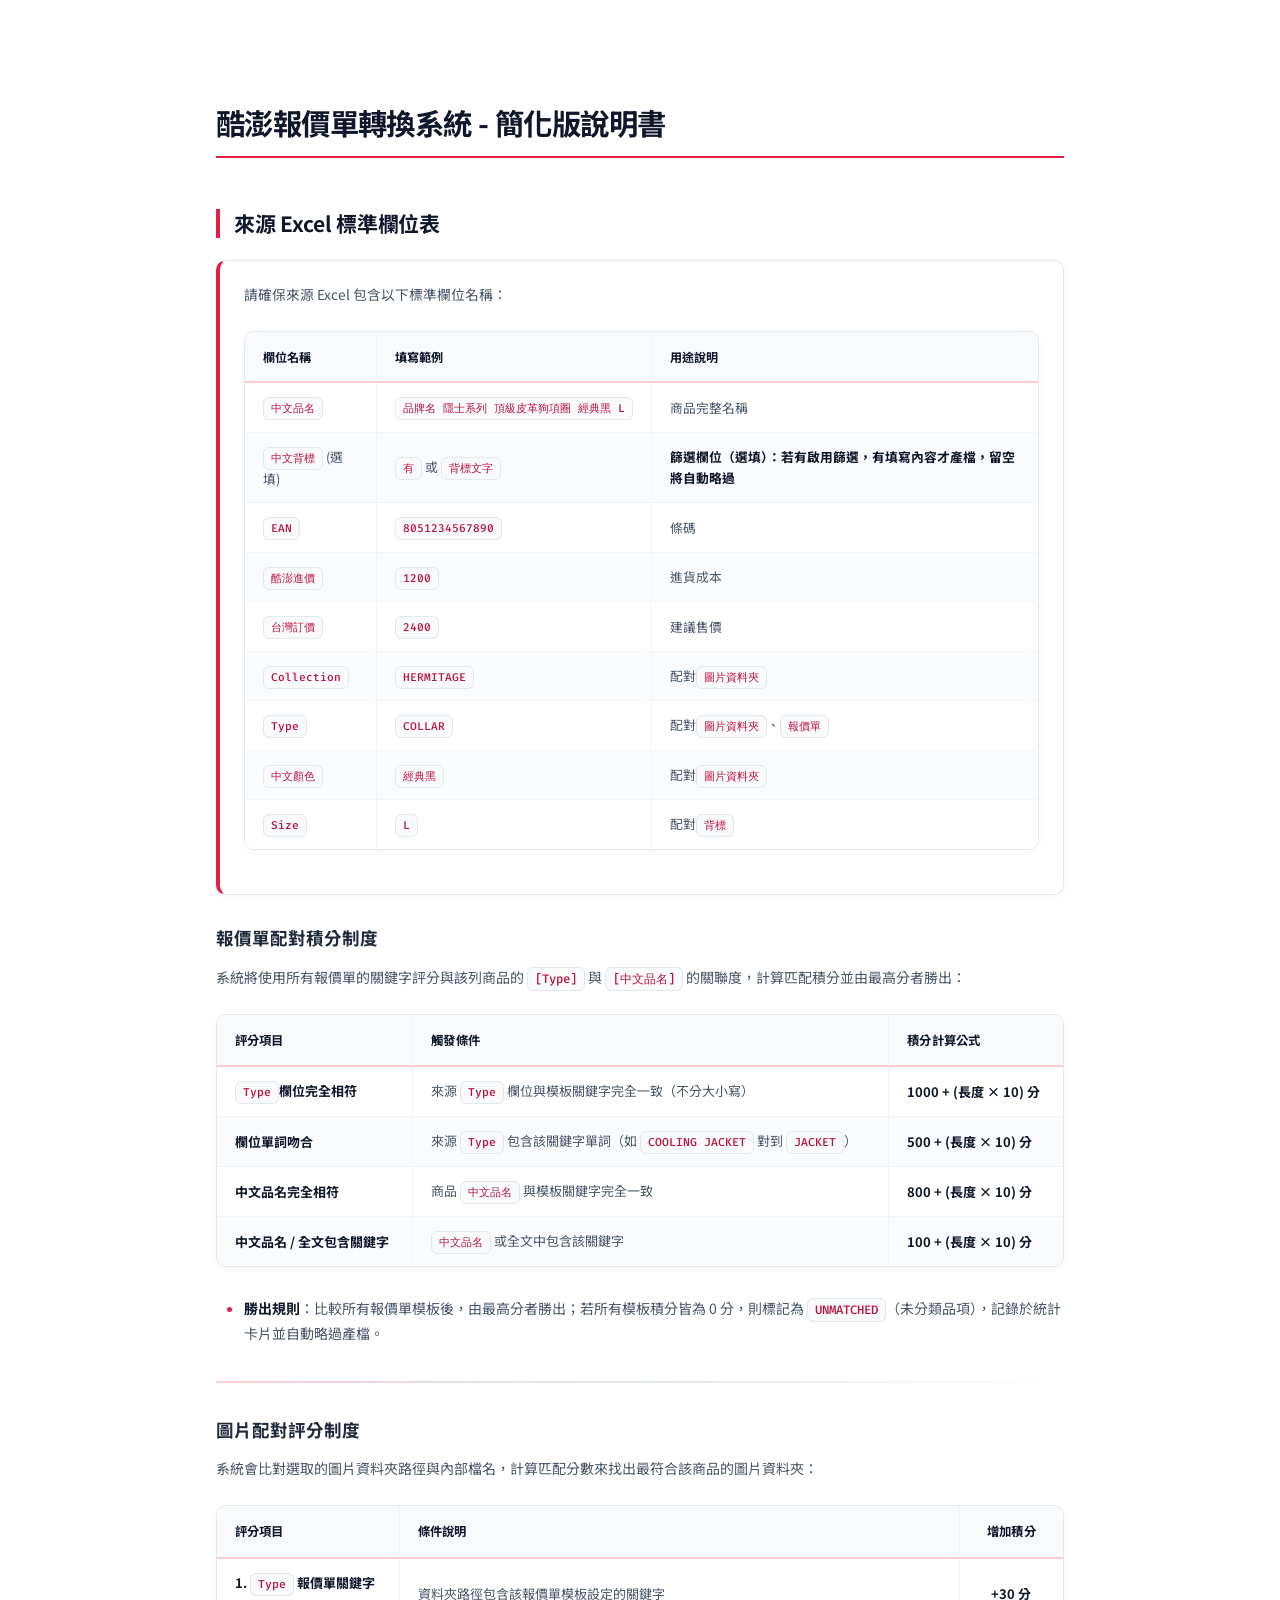
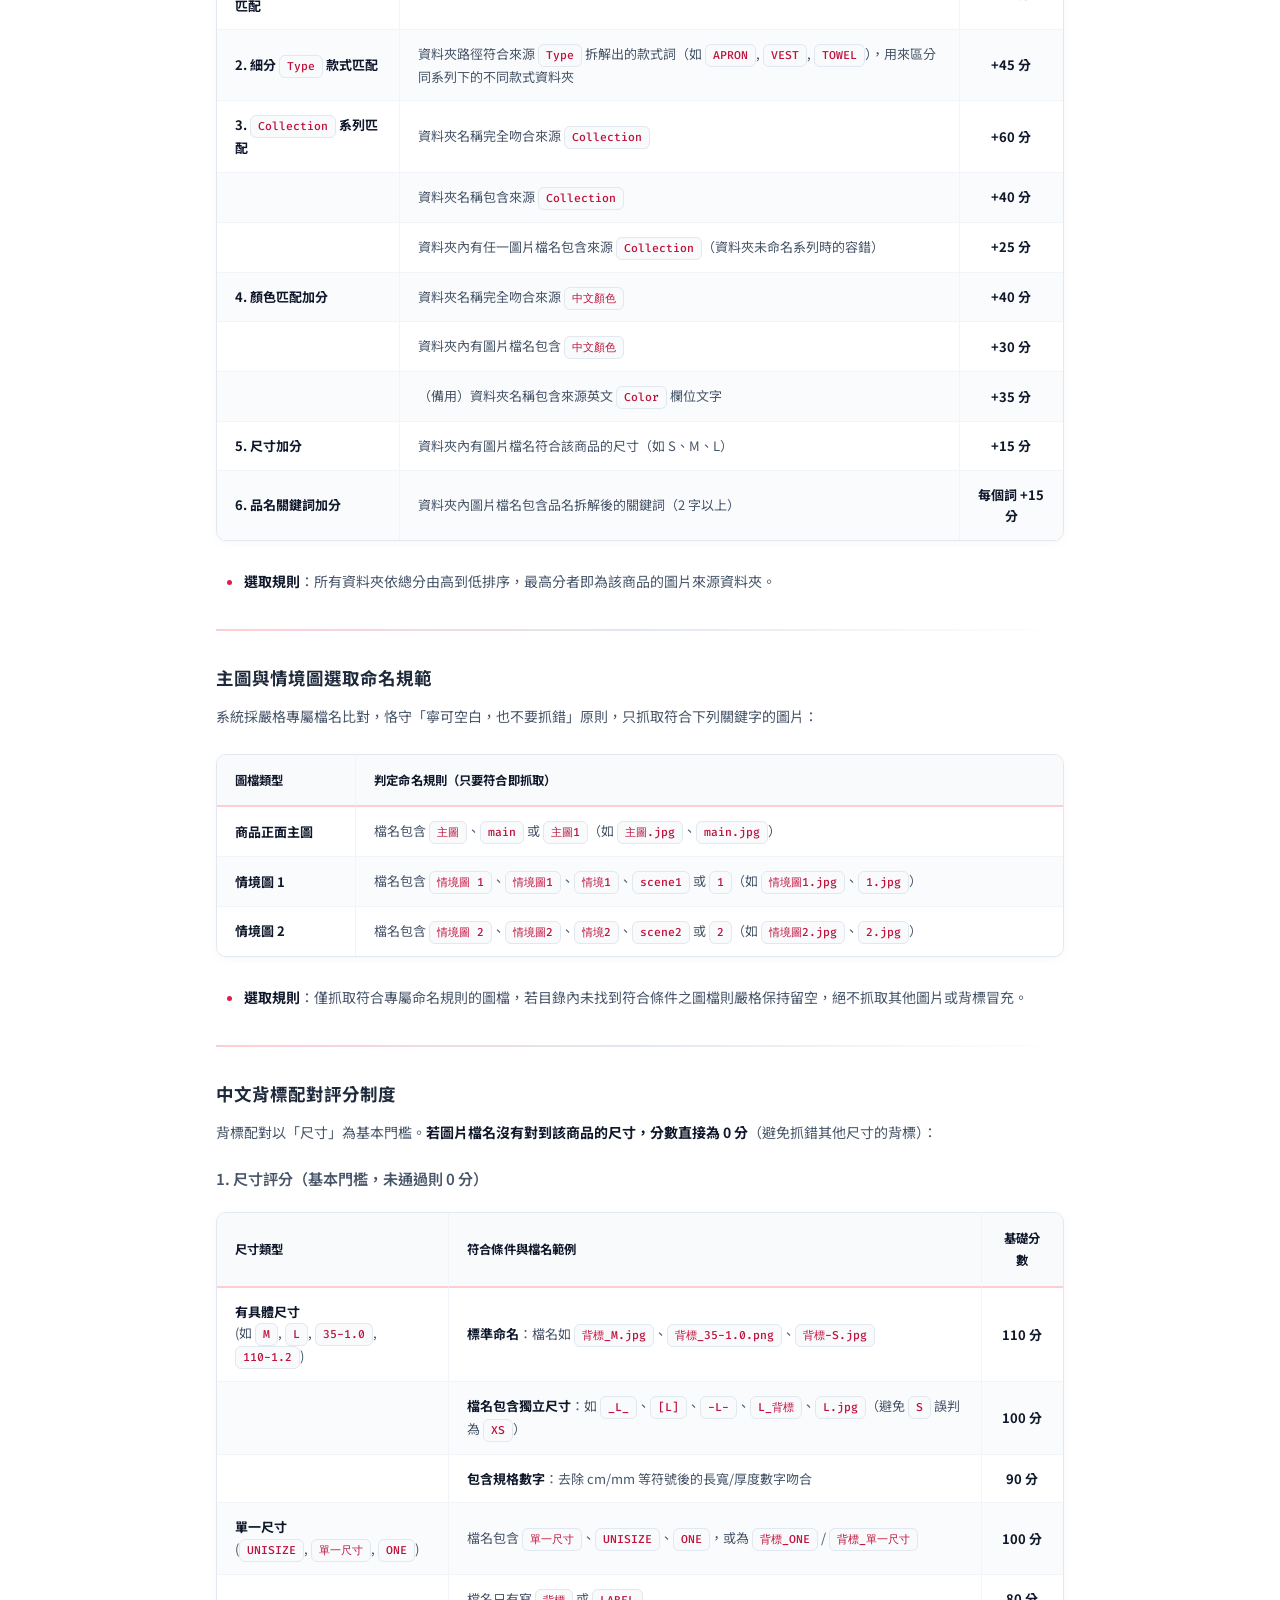
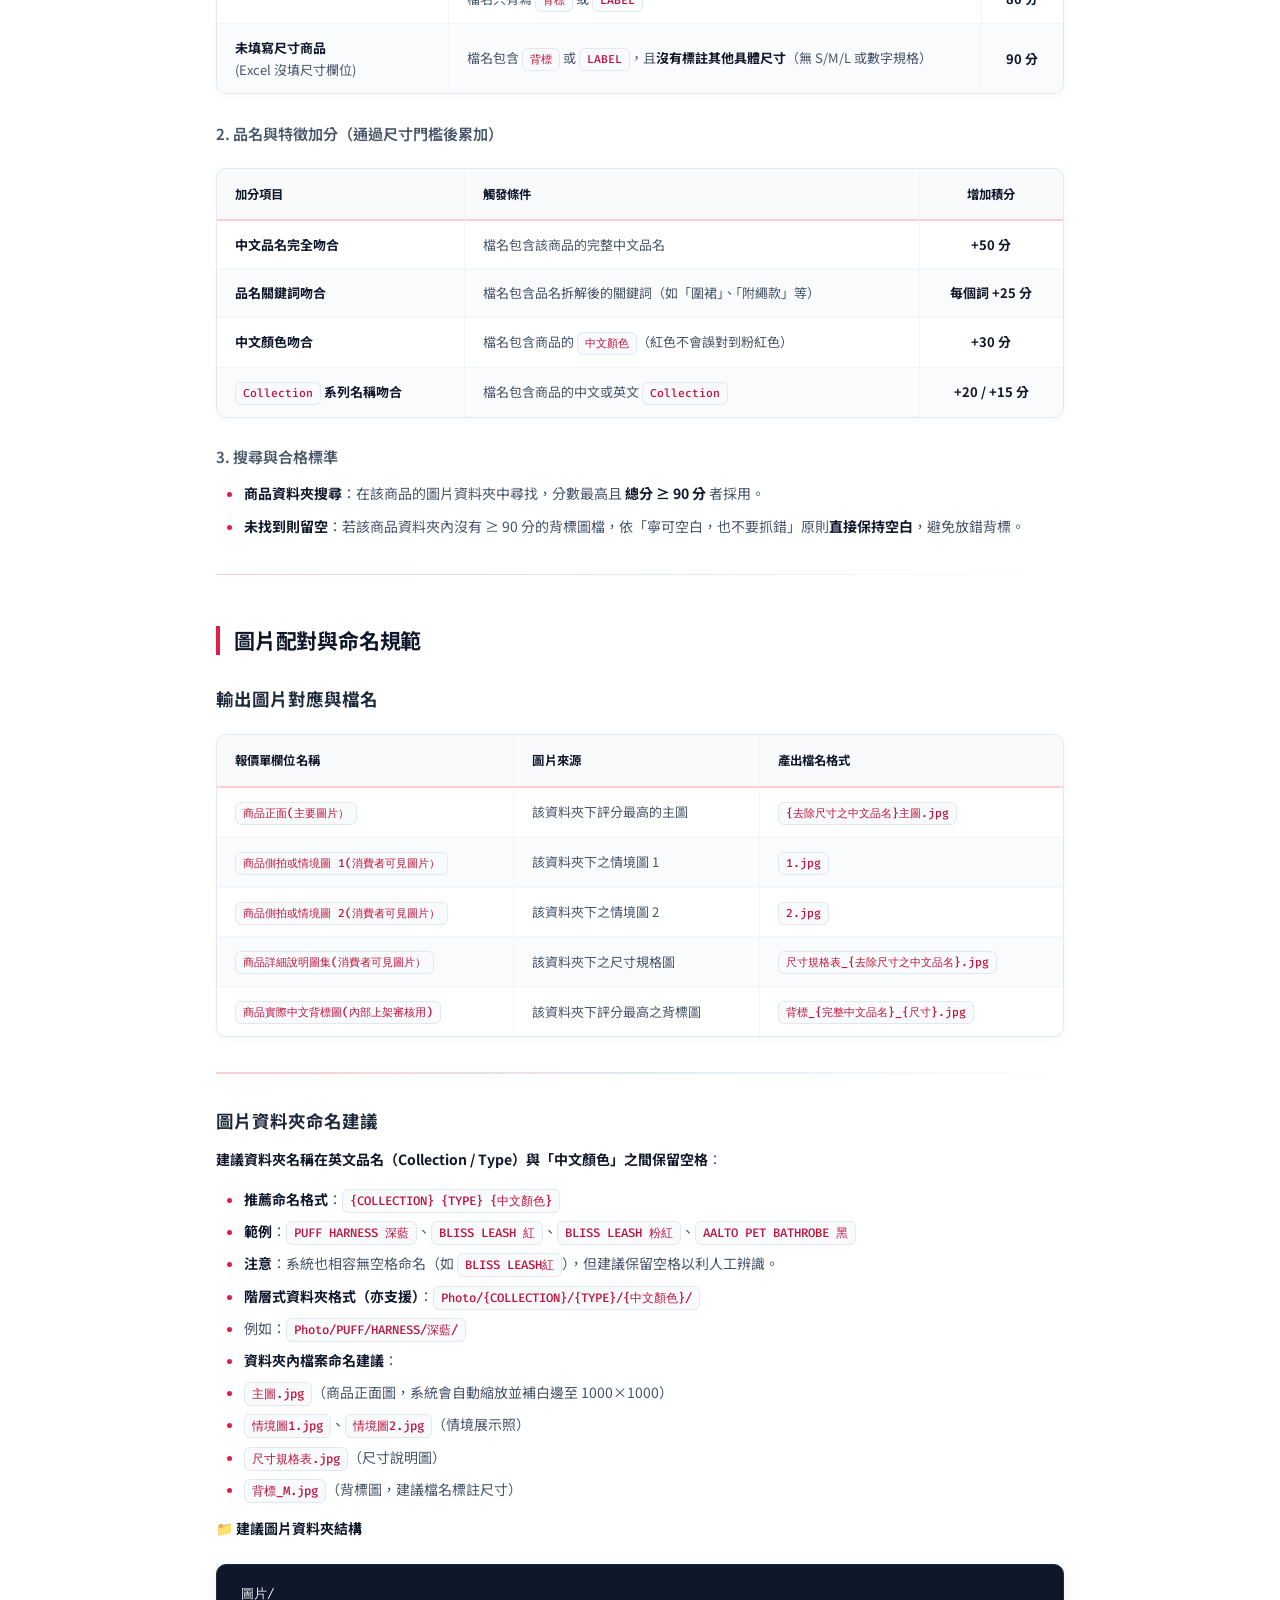
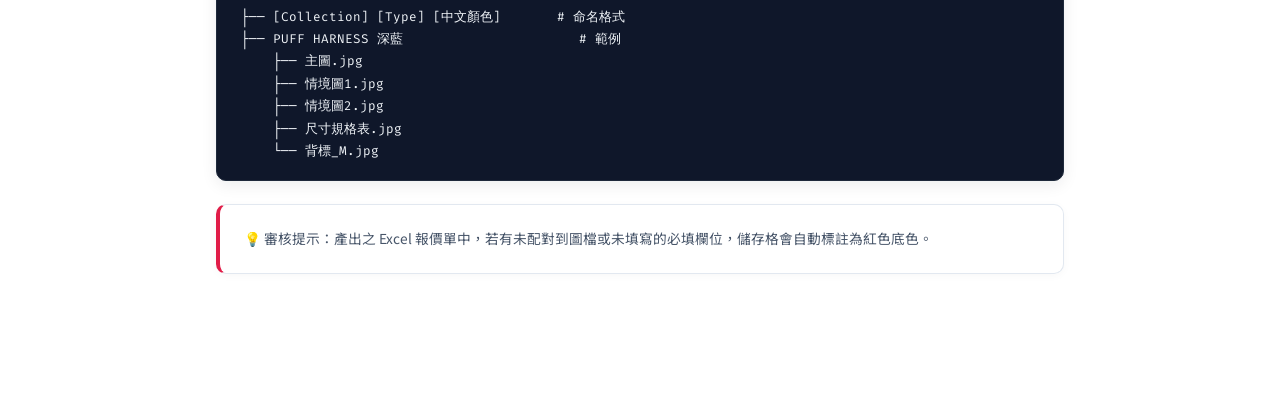
==== commit 690afa11: "refactor: modularize core logic into dedicated JS modules and standardize UI icons to Material Symbo" ====
--- a/簡化版說明書.html
+++ b/簡化版說明書.html
@@ -359,9 +359,9 @@
 <td style="text-align: left;">商品完整名稱</td>
 </tr>
 <tr>
-<td style="text-align: left;"><strong><code>*中文背標</code></strong></td>
+<td style="text-align: left;"><strong><code>中文背標</code></strong> (選填)</td>
 <td style="text-align: left;"><code>有</code> 或 <code>背標文字</code></td>
-<td style="text-align: left;"><strong>篩選欄位：有填寫內容才產檔，留空將自動略過</strong></td>
+<td style="text-align: left;"><strong>篩選欄位（選填）：若有啟用篩選，有填寫內容才產檔，留空將自動略過</strong></td>
 </tr>
 <tr>
 <td style="text-align: left;"><strong><code>EAN</code></strong></td>
